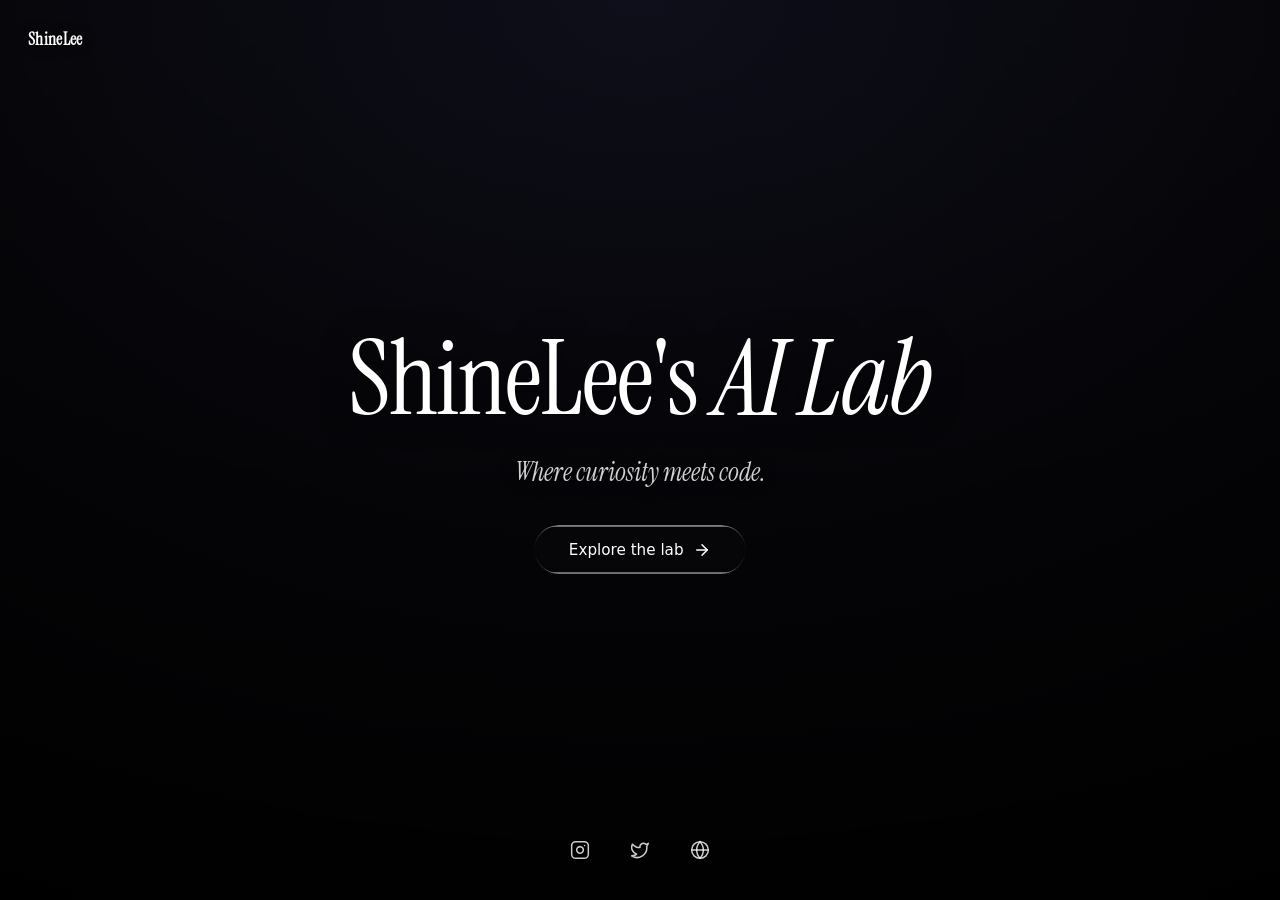
==== index.html @ a69affcc "Seamless infinite loop: use native video loop attr, drop black-gap fade-out at boundary" ====
<!DOCTYPE html>
<html lang="zh-CN">
<head>
  <meta charset="UTF-8" />
  <meta name="viewport" content="width=device-width, initial-scale=1.0" />
  <title>ShineLee's AI Lab</title>
  <style>
    @import url('https://fonts.googleapis.com/css2?family=Instrument+Serif:ital@0;1&display=swap');

    * { box-sizing: border-box; }
    html, body { margin: 0; padding: 0; }

    body {
      background:
        radial-gradient(120% 120% at 50% 0%, #1a1a2e 0%, #0d0d14 55%, #050507 100%);
      min-height: 100vh;
      color: #f8fafc;
      font-family: ui-sans-serif, system-ui, -apple-system, "Segoe UI", Roboto,
        "PingFang SC", "Microsoft YaHei", sans-serif;
      overflow-x: hidden;
    }

    /* ---- Full-screen looping background video ---- */
    #bgVideo {
      position: fixed;
      inset: 0;
      width: 100%;
      height: 100%;
      object-fit: cover;
      transform: scale(1.1);
      z-index: 0;
      opacity: 0; /* fade system controls this */
    }
    .video-overlay {
      position: fixed;
      inset: 0;
      z-index: 1;
      pointer-events: none;
      background:
        radial-gradient(120% 120% at 50% 0%, rgba(0,0,0,0.15), rgba(0,0,0,0.5) 70%, rgba(0,0,0,0.78) 100%),
        linear-gradient(180deg, rgba(0,0,0,0.3), rgba(0,0,0,0.5));
    }

    /* ---- Liquid glass (masked gradient border) ---- */
    .liquid-glass {
      background: rgba(255, 255, 255, 0.01);
      background-blend-mode: luminosity;
      backdrop-filter: blur(4px);
      -webkit-backdrop-filter: blur(4px);
      border: none;
      box-shadow: inset 0 1px 1px rgba(255, 255, 255, 0.1);
      position: relative;
      overflow: hidden;
    }
    .liquid-glass::before {
      content: '';
      position: absolute;
      inset: 0;
      border-radius: inherit;
      padding: 1.4px;
      background: linear-gradient(
        180deg,
        rgba(255, 255, 255, 0.45) 0%,
        rgba(255, 255, 255, 0.15) 20%,
        rgba(255, 255, 255, 0) 40%,
        rgba(255, 255, 255, 0) 60%,
        rgba(255, 255, 255, 0.15) 80%,
        rgba(255, 255, 255, 0.45) 100%
      );
      -webkit-mask:
        linear-gradient(#fff 0 0) content-box,
        linear-gradient(#fff 0 0);
      -webkit-mask-composite: xor;
      mask-composite: exclude;
      pointer-events: none;
    }

    .serif { font-family: 'Instrument Serif', serif; }

    /* ---- Wordmark (top-left, minimal) ---- */
    .wordmark {
      position: fixed;
      top: 1.75rem;
      left: 1.75rem;
      z-index: 3;
      font-size: 1.05rem;
      font-weight: 600;
      letter-spacing: 0.02em;
      color: #fff;
      text-decoration: none;
      text-shadow: 0 1px 12px rgba(0, 0, 0, 0.6);
    }

    /* ---- Centered cinematic hero ---- */
    .hero {
      position: relative;
      z-index: 2;
      min-height: 100vh;
      display: flex;
      flex-direction: column;
      align-items: center;
      justify-content: center;
      text-align: center;
      padding: 2rem 1.5rem;
      gap: 1.5rem;
    }
    .hero-title {
      font-size: clamp(3rem, 9vw, 6.5rem);
      line-height: 1.02;
      color: #fff;
      margin: 0;
      font-weight: 400;
      letter-spacing: -0.015em;
      text-shadow: 0 2px 30px rgba(0, 0, 0, 0.55);
    }
    .hero-tagline {
      font-size: clamp(1.1rem, 2.4vw, 1.6rem);
      font-style: italic;
      color: rgba(255, 255, 255, 0.82);
      margin: 0;
      font-weight: 400;
      text-shadow: 0 1px 16px rgba(0, 0, 0, 0.6);
    }
    .enter-btn {
      margin-top: 0.75rem;
      display: inline-flex;
      align-items: center;
      gap: 0.6rem;
      padding: 0.95rem 2.2rem;
      border-radius: 9999px;
      color: #fff;
      font-size: 0.95rem;
      font-weight: 500;
      text-decoration: none;
      transition: background 0.3s ease, transform 0.25s ease;
    }
    .enter-btn:hover {
      background: rgba(255, 255, 255, 0.06);
      transform: translateY(-2px);
    }
    .enter-btn svg { width: 18px; height: 18px; }

    /* ---- Social footer ---- */
    .social {
      position: fixed;
      bottom: 1.75rem;
      left: 50%;
      transform: translateX(-50%);
      z-index: 3;
      display: flex;
      gap: 1rem;
    }
    .social a {
      width: 44px;
      height: 44px;
      display: flex;
      align-items: center;
      justify-content: center;
      border-radius: 9999px;
      color: rgba(255, 255, 255, 0.8);
      text-decoration: none;
      transition: color 0.3s ease, background 0.3s ease, transform 0.25s ease;
    }
    .social a:hover {
      color: #fff;
      background: rgba(255, 255, 255, 0.06);
      transform: translateY(-2px);
    }
    .social svg { width: 20px; height: 20px; }
  </style>
</head>
<body>
  <video
    id="bgVideo"
    autoplay
    loop
    muted
    playsinline
    preload="auto"
    src="https://d8j0ntlcm91z4.cloudfront.net/user_38xzZboKViGWJOttwIXH07lWA1P/hf_20260328_115001_bcdaa3b4-03de-47e7-ad63-ae3e392c32d4.mp4"
  ></video>
  <div class="video-overlay"></div>

  <a href="index.html" class="wordmark serif">ShineLee</a>

  <main class="hero">
    <h1 class="hero-title serif">ShineLee's <span class="serif" style="font-style:italic">AI Lab</span></h1>
    <p class="hero-tagline serif">Where curiosity meets code.</p>
    <a href="tools.html" class="liquid-glass enter-btn">
      Explore the lab
      <svg viewBox="0 0 24 24" fill="none" stroke="currentColor" stroke-width="2" stroke-linecap="round" stroke-linejoin="round"><path d="M5 12h14"/><path d="m12 5 7 7-7 7"/></svg>
    </a>
  </main>

  <nav class="social">
    <a href="#" aria-label="Instagram">
      <svg viewBox="0 0 24 24" fill="none" stroke="currentColor" stroke-width="1.8" stroke-linecap="round" stroke-linejoin="round"><rect width="20" height="20" x="2" y="2" rx="5" ry="5"/><path d="M16 11.37A4 4 0 1 1 12.63 8 4 4 0 0 1 16 11.37z"/><line x1="17.5" x2="17.51" y1="6.5" y2="6.5"/></svg>
    </a>
    <a href="#" aria-label="Twitter">
      <svg viewBox="0 0 24 24" fill="none" stroke="currentColor" stroke-width="1.8" stroke-linecap="round" stroke-linejoin="round"><path d="M22 4s-.7 2.1-2 3.4c1.6 10-9.4 17.3-18 11.6 2.2.1 4.4-.6 6-2C3 15.5.5 9.6 3 5c2.2 2.6 5.6 4.1 9 4-.9-4.2 4-6.6 7-3.8 1.1 0 3-1.2 3-1.2z"/></svg>
    </a>
    <a href="#" aria-label="Website">
      <svg viewBox="0 0 24 24" fill="none" stroke="currentColor" stroke-width="1.8" stroke-linecap="round" stroke-linejoin="round"><circle cx="12" cy="12" r="10"/><path d="M12 2a14.5 14.5 0 0 0 0 20 14.5 14.5 0 0 0 0-20"/><path d="M2 12h20"/></svg>
    </a>
  </nav>

  <script>
    /* ============ Background video fade system (requestAnimationFrame) ============ */
    (function () {
      const video = document.getElementById('bgVideo');
      let opacityRef = 0;
      let fadeRef = null;
      let fadedIn = false;

      function fadeTo(target, duration) {
        if (fadeRef !== null) cancelAnimationFrame(fadeRef);
        const start = performance.now();
        const startOpacity = opacityRef;
        function animate(now) {
          const elapsed = now - start;
          const t = Math.min(elapsed / duration, 1);
          const current = startOpacity + (target - startOpacity) * t;
          opacityRef = current;
          video.style.opacity = current;
          if (t < 1) fadeRef = requestAnimationFrame(animate);
          else fadeRef = null;
        }
        fadeRef = requestAnimationFrame(animate);
      }

      // Watchdog: poll every frame; fade in as soon as the video has decodable
      // frames, instead of relying on a single (missable) 'playing' event.
      function watchdog() {
        if (video.readyState >= 2 && !fadedIn) {
          fadedIn = true;
          fadeTo(1, 800);
        }
        requestAnimationFrame(watchdog);
      }
      requestAnimationFrame(watchdog);

      video.addEventListener('error', function () {
        console.error('[bgVideo] failed to load — check the src URL / network:', video.error);
      });

      video.play().catch(function (e) {
        console.warn('[bgVideo] autoplay blocked, retrying on first interaction:', e);
        const retry = function () {
          video.play().catch(function () {});
          window.removeEventListener('click', retry);
          window.removeEventListener('touchstart', retry);
        };
        window.addEventListener('click', retry);
        window.addEventListener('touchstart', retry);
      });
    })();
  </script>
</body>
</html>
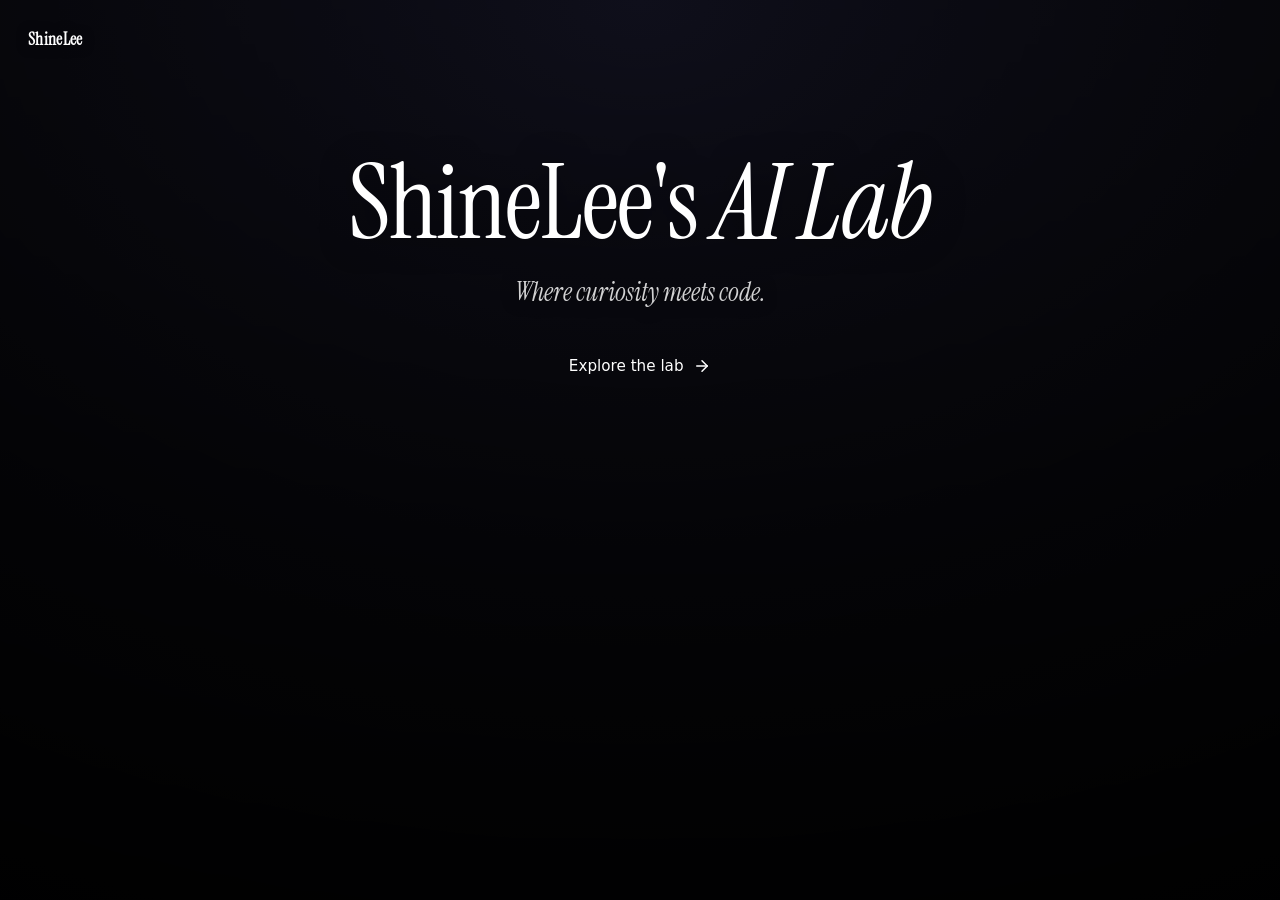
==== commit d385fa7d: "Hero text to top (-20%), full video (no scale), plain btn, remove social icons" ====
--- a/index.html
+++ b/index.html
@@ -27,7 +27,6 @@
       width: 100%;
       height: 100%;
       object-fit: cover;
-      transform: scale(1.1);
       z-index: 0;
       opacity: 0; /* fade system controls this */
     }
@@ -91,7 +90,7 @@
       text-shadow: 0 1px 12px rgba(0, 0, 0, 0.6);
     }
 
-    /* ---- Centered cinematic hero ---- */
+    /* ---- Centered cinematic hero (text pinned to upper area like 5173) ---- */
     .hero {
       position: relative;
       z-index: 2;
@@ -102,7 +101,8 @@
       justify-content: center;
       text-align: center;
       padding: 2rem 1.5rem;
-      gap: 1.5rem;
+      gap: 1.25rem;
+      transform: translateY(-20%);
     }
     .hero-title {
       font-size: clamp(3rem, 9vw, 6.5rem);
@@ -186,23 +186,11 @@
   <main class="hero">
     <h1 class="hero-title serif">ShineLee's <span class="serif" style="font-style:italic">AI Lab</span></h1>
     <p class="hero-tagline serif">Where curiosity meets code.</p>
-    <a href="tools.html" class="liquid-glass enter-btn">
+    <a href="tools.html" class="enter-btn">
       Explore the lab
       <svg viewBox="0 0 24 24" fill="none" stroke="currentColor" stroke-width="2" stroke-linecap="round" stroke-linejoin="round"><path d="M5 12h14"/><path d="m12 5 7 7-7 7"/></svg>
     </a>
   </main>
-
-  <nav class="social">
-    <a href="#" aria-label="Instagram">
-      <svg viewBox="0 0 24 24" fill="none" stroke="currentColor" stroke-width="1.8" stroke-linecap="round" stroke-linejoin="round"><rect width="20" height="20" x="2" y="2" rx="5" ry="5"/><path d="M16 11.37A4 4 0 1 1 12.63 8 4 4 0 0 1 16 11.37z"/><line x1="17.5" x2="17.51" y1="6.5" y2="6.5"/></svg>
-    </a>
-    <a href="#" aria-label="Twitter">
-      <svg viewBox="0 0 24 24" fill="none" stroke="currentColor" stroke-width="1.8" stroke-linecap="round" stroke-linejoin="round"><path d="M22 4s-.7 2.1-2 3.4c1.6 10-9.4 17.3-18 11.6 2.2.1 4.4-.6 6-2C3 15.5.5 9.6 3 5c2.2 2.6 5.6 4.1 9 4-.9-4.2 4-6.6 7-3.8 1.1 0 3-1.2 3-1.2z"/></svg>
-    </a>
-    <a href="#" aria-label="Website">
-      <svg viewBox="0 0 24 24" fill="none" stroke="currentColor" stroke-width="1.8" stroke-linecap="round" stroke-linejoin="round"><circle cx="12" cy="12" r="10"/><path d="M12 2a14.5 14.5 0 0 0 0 20 14.5 14.5 0 0 0 0-20"/><path d="M2 12h20"/></svg>
-    </a>
-  </nav>
 
   <script>
     /* ============ Background video fade system (requestAnimationFrame) ============ */
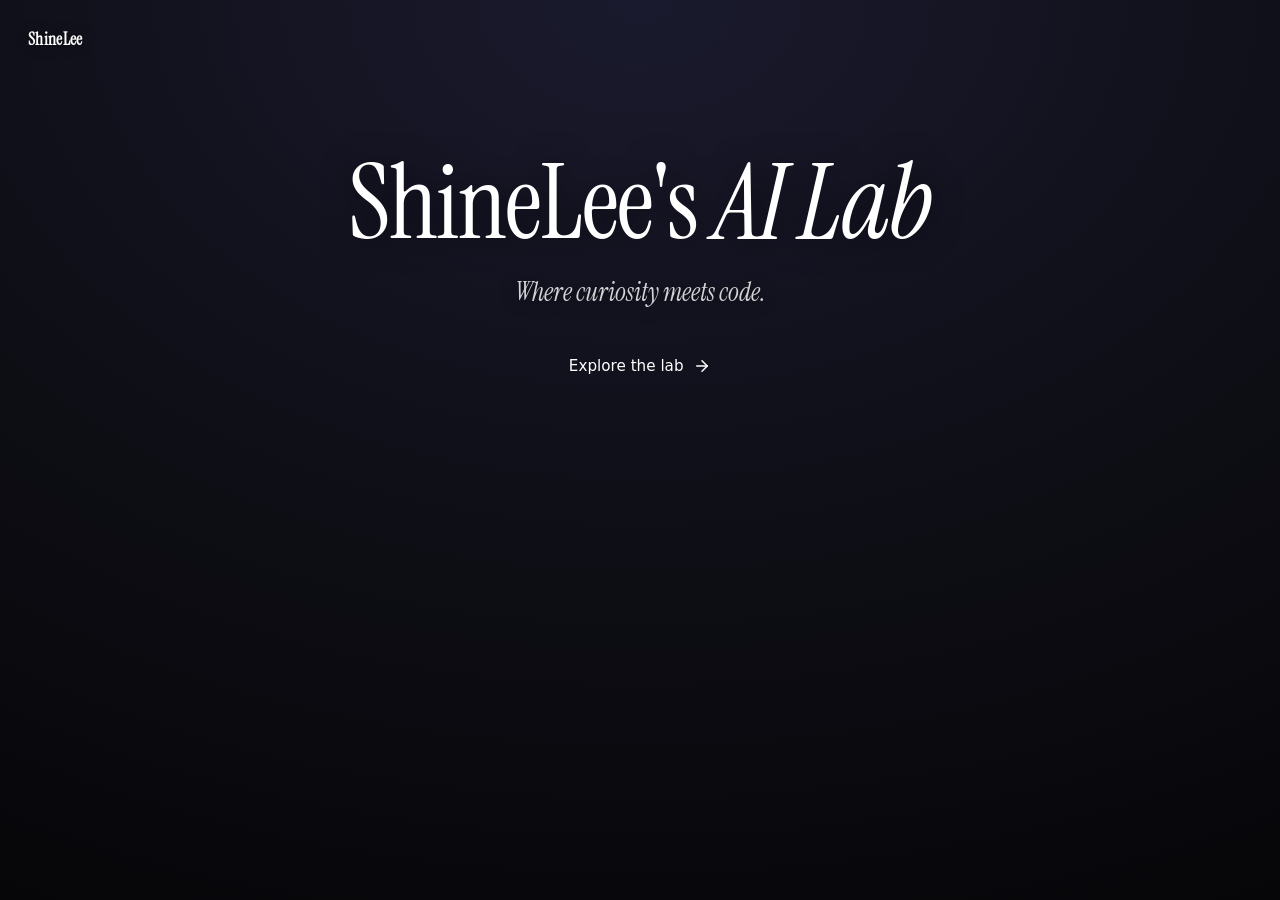
==== commit 707a7278: "Remove video dark overlay so video displays fully, no frosted effect" ====
--- a/index.html
+++ b/index.html
@@ -30,16 +30,6 @@
       z-index: 0;
       opacity: 0; /* fade system controls this */
     }
-    .video-overlay {
-      position: fixed;
-      inset: 0;
-      z-index: 1;
-      pointer-events: none;
-      background:
-        radial-gradient(120% 120% at 50% 0%, rgba(0,0,0,0.15), rgba(0,0,0,0.5) 70%, rgba(0,0,0,0.78) 100%),
-        linear-gradient(180deg, rgba(0,0,0,0.3), rgba(0,0,0,0.5));
-    }
-
     /* ---- Liquid glass (masked gradient border) ---- */
     .liquid-glass {
       background: rgba(255, 255, 255, 0.01);
@@ -179,8 +169,6 @@
     preload="auto"
     src="https://d8j0ntlcm91z4.cloudfront.net/user_38xzZboKViGWJOttwIXH07lWA1P/hf_20260328_115001_bcdaa3b4-03de-47e7-ad63-ae3e392c32d4.mp4"
   ></video>
-  <div class="video-overlay"></div>
-
   <a href="index.html" class="wordmark serif">ShineLee</a>
 
   <main class="hero">
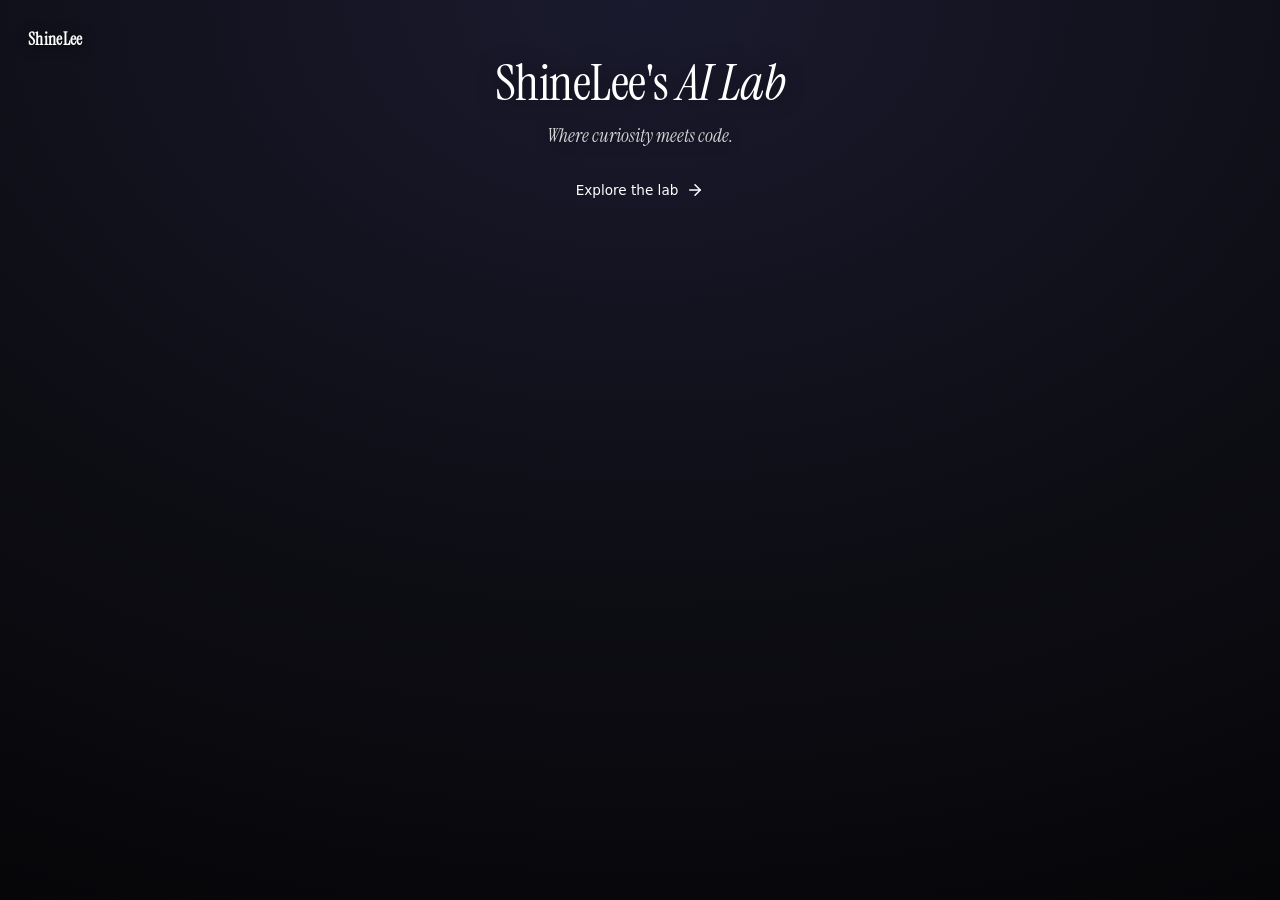
==== commit 70c768c8: "Pin hero text to top + shrink sizes so video stays unobstructed" ====
--- a/index.html
+++ b/index.html
@@ -80,7 +80,7 @@
       text-shadow: 0 1px 12px rgba(0, 0, 0, 0.6);
     }
 
-    /* ---- Centered cinematic hero (text pinned to upper area like 5173) ---- */
+    /* ---- Hero: text pinned near the top, compact, video stays visible ---- */
     .hero {
       position: relative;
       z-index: 2;
@@ -88,38 +88,37 @@
       display: flex;
       flex-direction: column;
       align-items: center;
-      justify-content: center;
+      justify-content: flex-start;
       text-align: center;
-      padding: 2rem 1.5rem;
-      gap: 1.25rem;
-      transform: translateY(-20%);
+      padding: 3.5rem 1.5rem 2rem;
+      gap: 0.85rem;
     }
     .hero-title {
-      font-size: clamp(3rem, 9vw, 6.5rem);
-      line-height: 1.02;
+      font-size: clamp(1.9rem, 5vw, 3.2rem);
+      line-height: 1.05;
       color: #fff;
       margin: 0;
       font-weight: 400;
-      letter-spacing: -0.015em;
-      text-shadow: 0 2px 30px rgba(0, 0, 0, 0.55);
+      letter-spacing: -0.01em;
+      text-shadow: 0 1px 18px rgba(0, 0, 0, 0.5);
     }
     .hero-tagline {
-      font-size: clamp(1.1rem, 2.4vw, 1.6rem);
+      font-size: clamp(0.95rem, 2vw, 1.2rem);
       font-style: italic;
       color: rgba(255, 255, 255, 0.82);
       margin: 0;
       font-weight: 400;
-      text-shadow: 0 1px 16px rgba(0, 0, 0, 0.6);
+      text-shadow: 0 1px 12px rgba(0, 0, 0, 0.55);
     }
     .enter-btn {
-      margin-top: 0.75rem;
+      margin-top: 0.5rem;
       display: inline-flex;
       align-items: center;
-      gap: 0.6rem;
-      padding: 0.95rem 2.2rem;
+      gap: 0.5rem;
+      padding: 0.7rem 1.7rem;
       border-radius: 9999px;
       color: #fff;
-      font-size: 0.95rem;
+      font-size: 0.85rem;
       font-weight: 500;
       text-decoration: none;
       transition: background 0.3s ease, transform 0.25s ease;
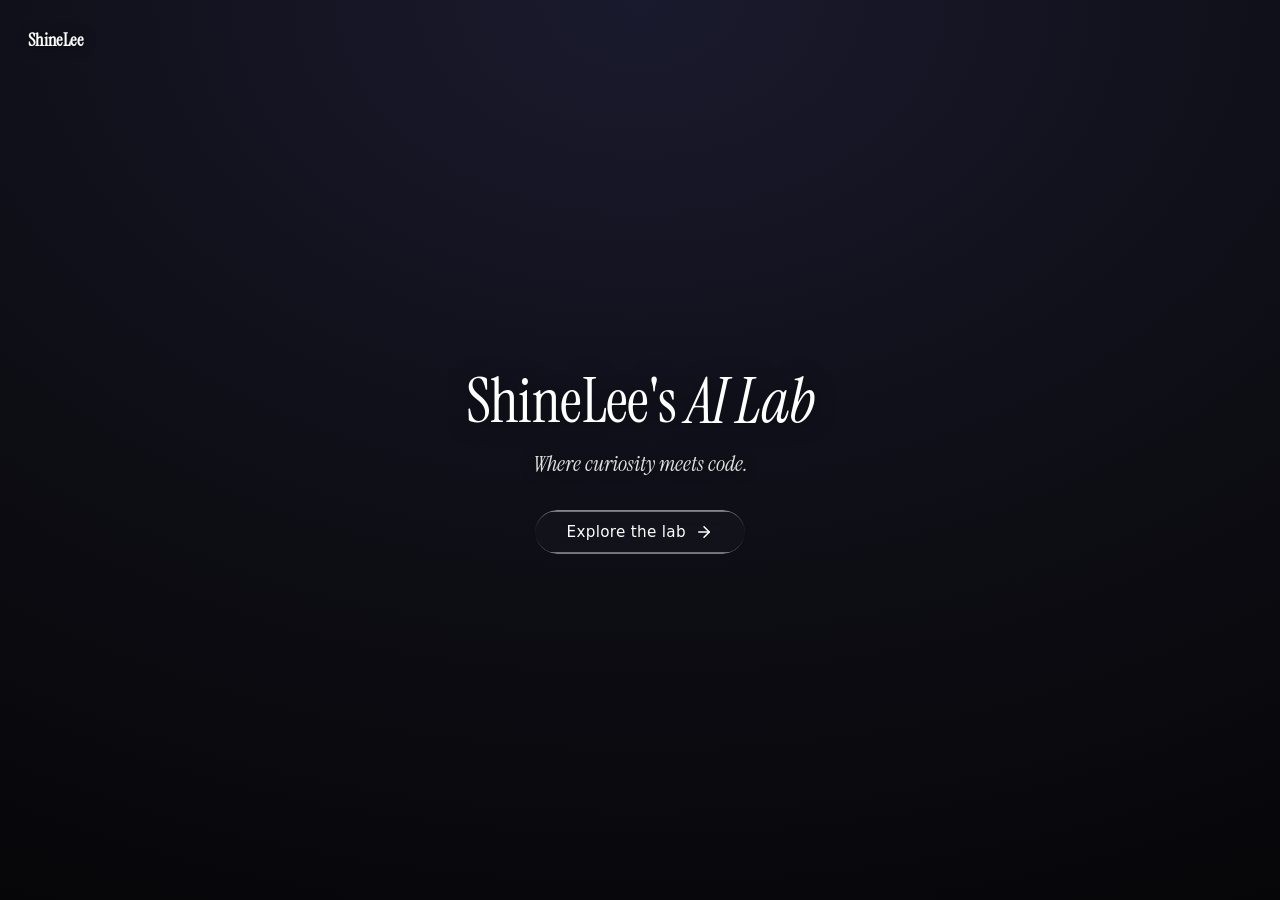
==== commit 637e9f42: "feat: 基于 Impeccable 规范优化前端设计与交互体验 (支持回车解锁、骨架屏、API限流兜底与动效无障碍)" ====
--- a/index.html
+++ b/index.html
@@ -3,6 +3,8 @@
 <head>
   <meta charset="UTF-8" />
   <meta name="viewport" content="width=device-width, initial-scale=1.0" />
+  <meta name="description" content="ShineLee's AI Lab - Where curiosity meets code." />
+  <meta name="theme-color" content="#0d0d14" />
   <title>ShineLee's AI Lab</title>
   <style>
     @import url('https://fonts.googleapis.com/css2?family=Instrument+Serif:ital@0;1&display=swap');
@@ -29,15 +31,17 @@
       object-fit: cover;
       z-index: 0;
       opacity: 0; /* fade system controls this */
-    }
+      transition: opacity 0.8s ease;
+    }
+
     /* ---- Liquid glass (masked gradient border) ---- */
     .liquid-glass {
-      background: rgba(255, 255, 255, 0.01);
+      background: rgba(255, 255, 255, 0.02);
       background-blend-mode: luminosity;
-      backdrop-filter: blur(4px);
-      -webkit-backdrop-filter: blur(4px);
+      backdrop-filter: blur(8px);
+      -webkit-backdrop-filter: blur(8px);
       border: none;
-      box-shadow: inset 0 1px 1px rgba(255, 255, 255, 0.1);
+      box-shadow: inset 0 1px 1px rgba(255, 255, 255, 0.12);
       position: relative;
       overflow: hidden;
     }
@@ -72,13 +76,20 @@
       top: 1.75rem;
       left: 1.75rem;
       z-index: 3;
-      font-size: 1.05rem;
+      font-size: 1.15rem;
       font-weight: 600;
       letter-spacing: 0.02em;
       color: #fff;
       text-decoration: none;
       text-shadow: 0 1px 12px rgba(0, 0, 0, 0.6);
-    }
+      border-radius: 0.35rem;
+      transition: opacity 0.2s ease;
+    }
+    .wordmark:focus-visible {
+      outline: 2px solid rgba(255, 255, 255, 0.8);
+      outline-offset: 4px;
+    }
+    .wordmark:hover { opacity: 0.85; }
 
     /* ---- Hero: text pinned near the top, compact, video stays visible ---- */
     .hero {
@@ -88,74 +99,69 @@
       display: flex;
       flex-direction: column;
       align-items: center;
-      justify-content: flex-start;
+      justify-content: center;
       text-align: center;
       padding: 3.5rem 1.5rem 2rem;
-      gap: 0.85rem;
+      gap: 1rem;
     }
     .hero-title {
-      font-size: clamp(1.9rem, 5vw, 3.2rem);
+      font-size: clamp(2.2rem, 6vw, 3.8rem);
       line-height: 1.05;
       color: #fff;
       margin: 0;
       font-weight: 400;
       letter-spacing: -0.01em;
-      text-shadow: 0 1px 18px rgba(0, 0, 0, 0.5);
+      text-shadow: 0 2px 20px rgba(0, 0, 0, 0.6);
     }
     .hero-tagline {
-      font-size: clamp(0.95rem, 2vw, 1.2rem);
+      font-size: clamp(1rem, 2.2vw, 1.35rem);
       font-style: italic;
-      color: rgba(255, 255, 255, 0.82);
+      color: rgba(255, 255, 255, 0.88);
       margin: 0;
       font-weight: 400;
-      text-shadow: 0 1px 12px rgba(0, 0, 0, 0.55);
+      text-shadow: 0 1px 14px rgba(0, 0, 0, 0.65);
     }
     .enter-btn {
-      margin-top: 0.5rem;
+      margin-top: 1rem;
       display: inline-flex;
       align-items: center;
-      gap: 0.5rem;
-      padding: 0.7rem 1.7rem;
+      gap: 0.6rem;
+      padding: 0.8rem 2rem;
       border-radius: 9999px;
       color: #fff;
-      font-size: 0.85rem;
+      font-size: 0.95rem;
       font-weight: 500;
+      letter-spacing: 0.02em;
       text-decoration: none;
-      transition: background 0.3s ease, transform 0.25s ease;
+      transition: background 0.3s cubic-bezier(0.16, 1, 0.3, 1), transform 0.25s cubic-bezier(0.16, 1, 0.3, 1), box-shadow 0.3s ease;
     }
     .enter-btn:hover {
-      background: rgba(255, 255, 255, 0.06);
+      background: rgba(255, 255, 255, 0.08);
       transform: translateY(-2px);
-    }
-    .enter-btn svg { width: 18px; height: 18px; }
-
-    /* ---- Social footer ---- */
-    .social {
-      position: fixed;
-      bottom: 1.75rem;
-      left: 50%;
-      transform: translateX(-50%);
-      z-index: 3;
-      display: flex;
-      gap: 1rem;
-    }
-    .social a {
-      width: 44px;
-      height: 44px;
-      display: flex;
-      align-items: center;
-      justify-content: center;
-      border-radius: 9999px;
-      color: rgba(255, 255, 255, 0.8);
-      text-decoration: none;
-      transition: color 0.3s ease, background 0.3s ease, transform 0.25s ease;
-    }
-    .social a:hover {
-      color: #fff;
-      background: rgba(255, 255, 255, 0.06);
-      transform: translateY(-2px);
-    }
-    .social svg { width: 20px; height: 20px; }
+      box-shadow: 0 8px 24px rgba(0, 0, 0, 0.35);
+    }
+    .enter-btn:focus-visible {
+      outline: 2px solid #fff;
+      outline-offset: 4px;
+    }
+    .enter-btn svg {
+      width: 18px;
+      height: 18px;
+      transition: transform 0.25s ease;
+    }
+    .enter-btn:hover svg {
+      transform: translateX(3px);
+    }
+
+    /* ---- Motion accessibility: respect user preference ---- */
+    @media (prefers-reduced-motion: reduce) {
+      #bgVideo { display: none !important; }
+      .enter-btn:hover { transform: none !important; }
+      .enter-btn:hover svg { transform: none !important; }
+      body {
+        background: radial-gradient(120% 120% at 50% 0%, #1a1a2e 0%, #0d0d14 55%, #050507 100%);
+      }
+    }
   </style>
 </head>
 <body>
@@ -173,9 +179,11 @@
   <main class="hero">
     <h1 class="hero-title serif">ShineLee's <span class="serif" style="font-style:italic">AI Lab</span></h1>
     <p class="hero-tagline serif">Where curiosity meets code.</p>
-    <a href="tools.html" class="enter-btn">
+    <a href="tools.html" class="liquid-glass enter-btn">
       Explore the lab
-      <svg viewBox="0 0 24 24" fill="none" stroke="currentColor" stroke-width="2" stroke-linecap="round" stroke-linejoin="round"><path d="M5 12h14"/><path d="m12 5 7 7-7 7"/></svg>
+      <svg viewBox="0 0 24 24" fill="none" stroke="currentColor" stroke-width="2" stroke-linecap="round" stroke-linejoin="round">
+        <path d="M5 12h14"/><path d="m12 5 7 7-7 7"/>
+      </svg>
     </a>
   </main>
 
@@ -203,8 +211,6 @@
         fadeRef = requestAnimationFrame(animate);
       }
 
-      // Watchdog: poll every frame; fade in as soon as the video has decodable
-      // frames, instead of relying on a single (missable) 'playing' event.
       function watchdog() {
         if (video.readyState >= 2 && !fadedIn) {
           fadedIn = true;
@@ -215,11 +221,10 @@
       requestAnimationFrame(watchdog);
 
       video.addEventListener('error', function () {
-        console.error('[bgVideo] failed to load — check the src URL / network:', video.error);
+        console.warn('[bgVideo] background video fallback active');
       });
 
       video.play().catch(function (e) {
-        console.warn('[bgVideo] autoplay blocked, retrying on first interaction:', e);
         const retry = function () {
           video.play().catch(function () {});
           window.removeEventListener('click', retry);
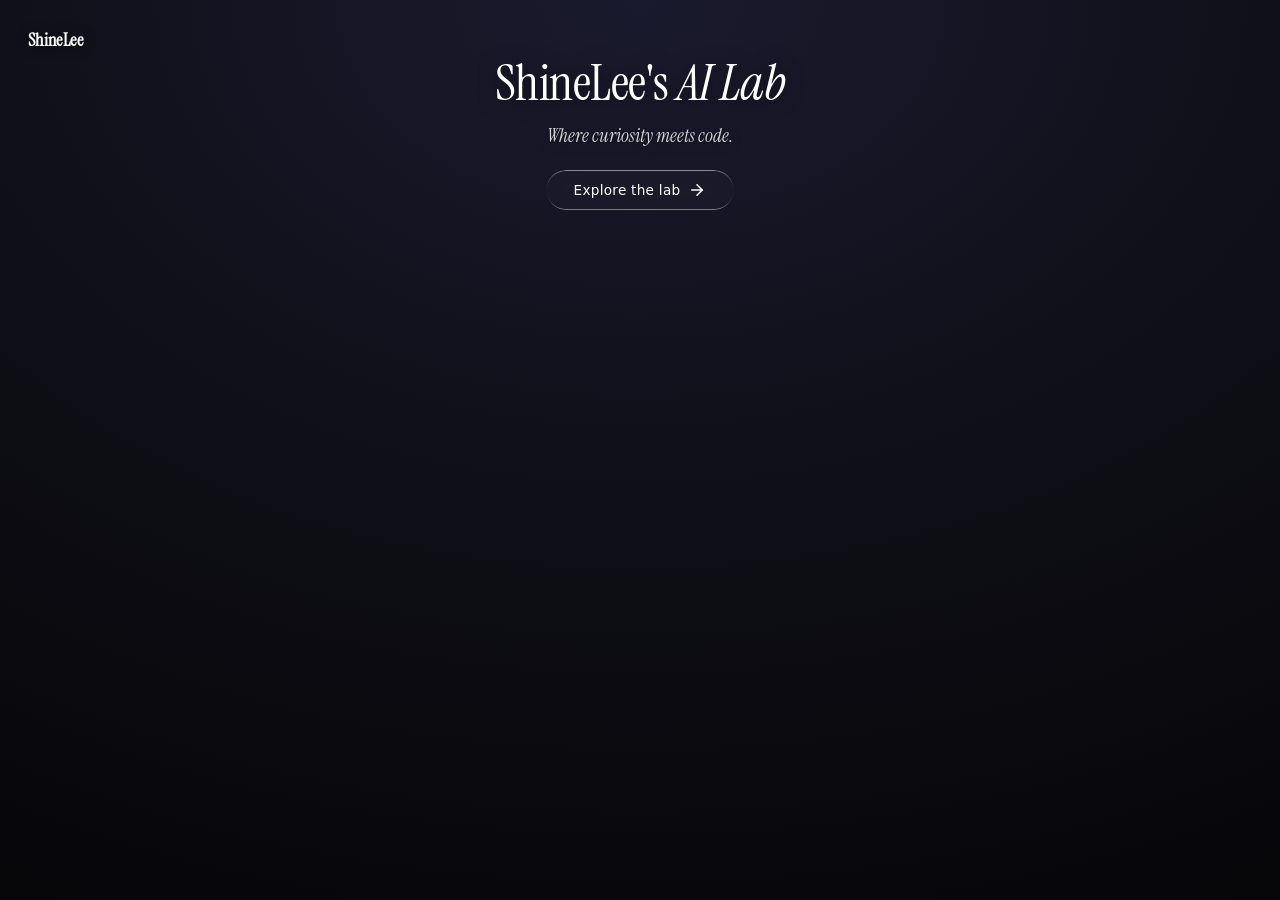
==== commit c11a3687: "fix: 恢复头部文字靠上布局完全露出人物视频，并确保全屏背景视频持续渲染" ====
--- a/index.html
+++ b/index.html
@@ -99,37 +99,37 @@
       display: flex;
       flex-direction: column;
       align-items: center;
-      justify-content: center;
+      justify-content: flex-start;
       text-align: center;
       padding: 3.5rem 1.5rem 2rem;
-      gap: 1rem;
+      gap: 0.85rem;
     }
     .hero-title {
-      font-size: clamp(2.2rem, 6vw, 3.8rem);
+      font-size: clamp(1.9rem, 5vw, 3.2rem);
       line-height: 1.05;
       color: #fff;
       margin: 0;
       font-weight: 400;
       letter-spacing: -0.01em;
-      text-shadow: 0 2px 20px rgba(0, 0, 0, 0.6);
+      text-shadow: 0 1px 18px rgba(0, 0, 0, 0.5);
     }
     .hero-tagline {
-      font-size: clamp(1rem, 2.2vw, 1.35rem);
+      font-size: clamp(0.95rem, 2vw, 1.2rem);
       font-style: italic;
-      color: rgba(255, 255, 255, 0.88);
+      color: rgba(255, 255, 255, 0.82);
       margin: 0;
       font-weight: 400;
-      text-shadow: 0 1px 14px rgba(0, 0, 0, 0.65);
+      text-shadow: 0 1px 12px rgba(0, 0, 0, 0.55);
     }
     .enter-btn {
-      margin-top: 1rem;
+      margin-top: 0.5rem;
       display: inline-flex;
       align-items: center;
-      gap: 0.6rem;
-      padding: 0.8rem 2rem;
+      gap: 0.5rem;
+      padding: 0.7rem 1.7rem;
       border-radius: 9999px;
       color: #fff;
-      font-size: 0.95rem;
+      font-size: 0.85rem;
       font-weight: 500;
       letter-spacing: 0.02em;
       text-decoration: none;
@@ -153,14 +153,10 @@
       transform: translateX(3px);
     }
 
-    /* ---- Motion accessibility: respect user preference ---- */
+    /* ---- Motion accessibility ---- */
     @media (prefers-reduced-motion: reduce) {
-      #bgVideo { display: none !important; }
       .enter-btn:hover { transform: none !important; }
       .enter-btn:hover svg { transform: none !important; }
-      body {
-        background: radial-gradient(120% 120% at 50% 0%, #1a1a2e 0%, #0d0d14 55%, #050507 100%);
-      }
     }
   </style>
 </head>
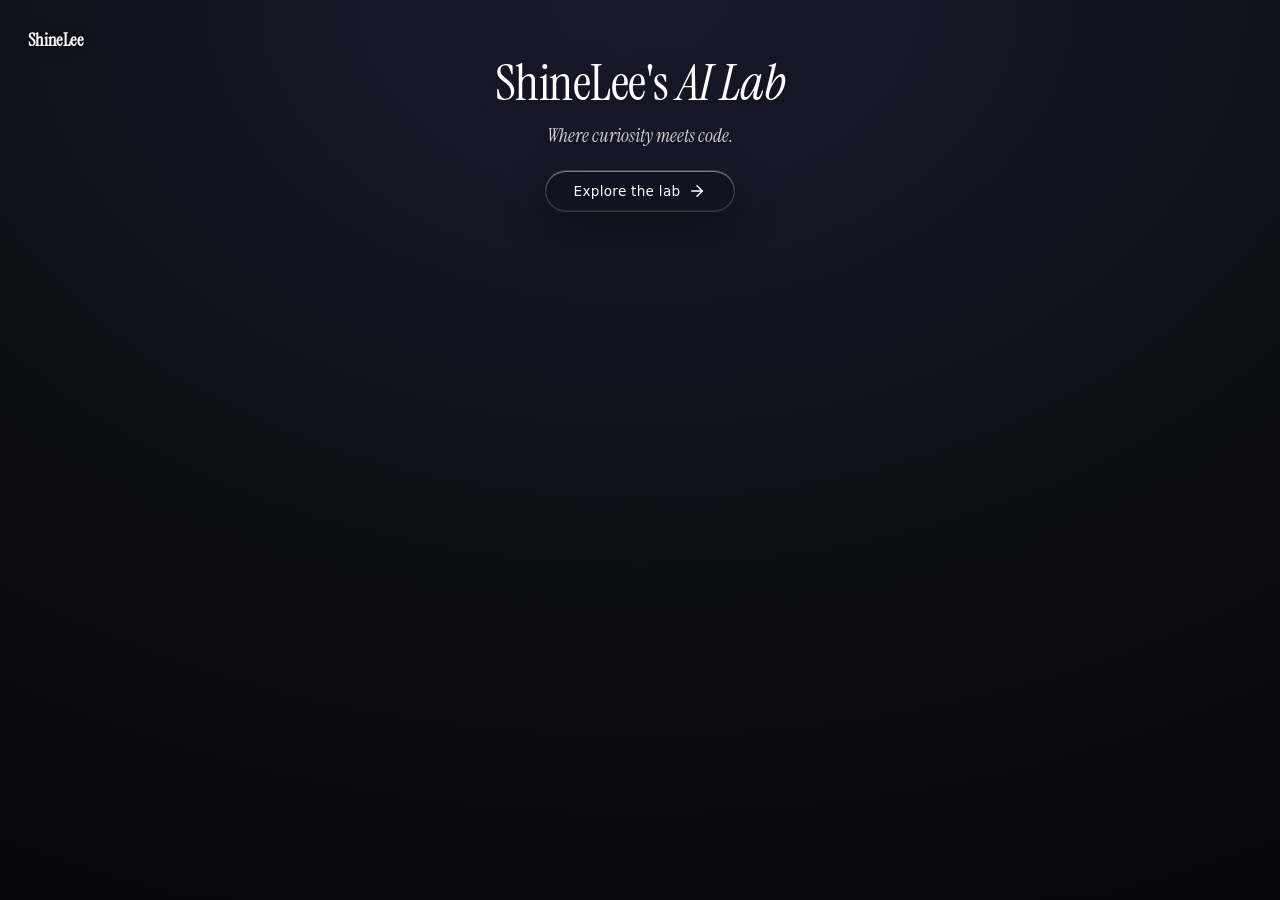
==== commit 32c7a0e2: "feat: 升级液态玻璃为 Hyalite 物理真实折射引擎 (Snell's Law Refraction)" ====
--- a/index.html
+++ b/index.html
@@ -6,6 +6,7 @@
   <meta name="description" content="ShineLee's AI Lab - Where curiosity meets code." />
   <meta name="theme-color" content="#0d0d14" />
   <title>ShineLee's AI Lab</title>
+  <script src="hyalite.js"></script>
   <style>
     @import url('https://fonts.googleapis.com/css2?family=Instrument+Serif:ital@0;1&display=swap');
 
@@ -34,38 +35,20 @@
       transition: opacity 0.8s ease;
     }
 
-    /* ---- Liquid glass (masked gradient border) ---- */
+    /* ---- Real Refraction Liquid Glass (Hyalite Engine) ---- */
     .liquid-glass {
-      background: rgba(255, 255, 255, 0.02);
-      background-blend-mode: luminosity;
-      backdrop-filter: blur(8px);
-      -webkit-backdrop-filter: blur(8px);
-      border: none;
-      box-shadow: inset 0 1px 1px rgba(255, 255, 255, 0.12);
+      background: rgba(13, 14, 22, 0.38);
+      backdrop-filter: var(--hyalite, blur(8px));
+      -webkit-backdrop-filter: var(--hyalite, blur(8px));
+      border: 1px solid rgba(255, 255, 255, 0.18);
+      box-shadow: 0 16px 40px rgba(0, 0, 0, 0.38),
+                  inset 0 1px 0 rgba(255, 255, 255, 0.45),
+                  inset 0 -1px 0 rgba(255, 255, 255, 0.1);
       position: relative;
       overflow: hidden;
-    }
-    .liquid-glass::before {
-      content: '';
-      position: absolute;
-      inset: 0;
-      border-radius: inherit;
-      padding: 1.4px;
-      background: linear-gradient(
-        180deg,
-        rgba(255, 255, 255, 0.45) 0%,
-        rgba(255, 255, 255, 0.15) 20%,
-        rgba(255, 255, 255, 0) 40%,
-        rgba(255, 255, 255, 0) 60%,
-        rgba(255, 255, 255, 0.15) 80%,
-        rgba(255, 255, 255, 0.45) 100%
-      );
-      -webkit-mask:
-        linear-gradient(#fff 0 0) content-box,
-        linear-gradient(#fff 0 0);
-      -webkit-mask-composite: xor;
-      mask-composite: exclude;
-      pointer-events: none;
+      transition: transform 0.3s cubic-bezier(0.16, 1, 0.3, 1),
+                  box-shadow 0.3s ease,
+                  background 0.3s ease;
     }
 
     .serif { font-family: 'Instrument Serif', serif; }
@@ -230,6 +213,20 @@
         window.addEventListener('touchstart', retry);
       });
     })();
+
+    /* ============ Activate Hyalite Real Optical Refraction ============ */
+    if (window.Hyalite) {
+      Hyalite.watch(document.body, '.enter-btn, .liquid-glass', {
+        bevel: 24,       // 24px 倒角宽度
+        thickness: 15,   // 15px 玻璃厚度，产生充盈的向内拉扯偏折
+        blur: 1,         // 1px 中心微磨砂（文字极其清晰）
+        dispersion: 0.08,// 8% 三原色微色散
+        rim: 0.45,       // 0.45 几何高光
+        light: -145,     // 左下方逆光投射
+        smooth: 1,       // 开启两段式位移抗锯齿
+        materialize: 450 // 450ms 入场折射渐入动效
+      });
+    }
   </script>
 </body>
 </html>
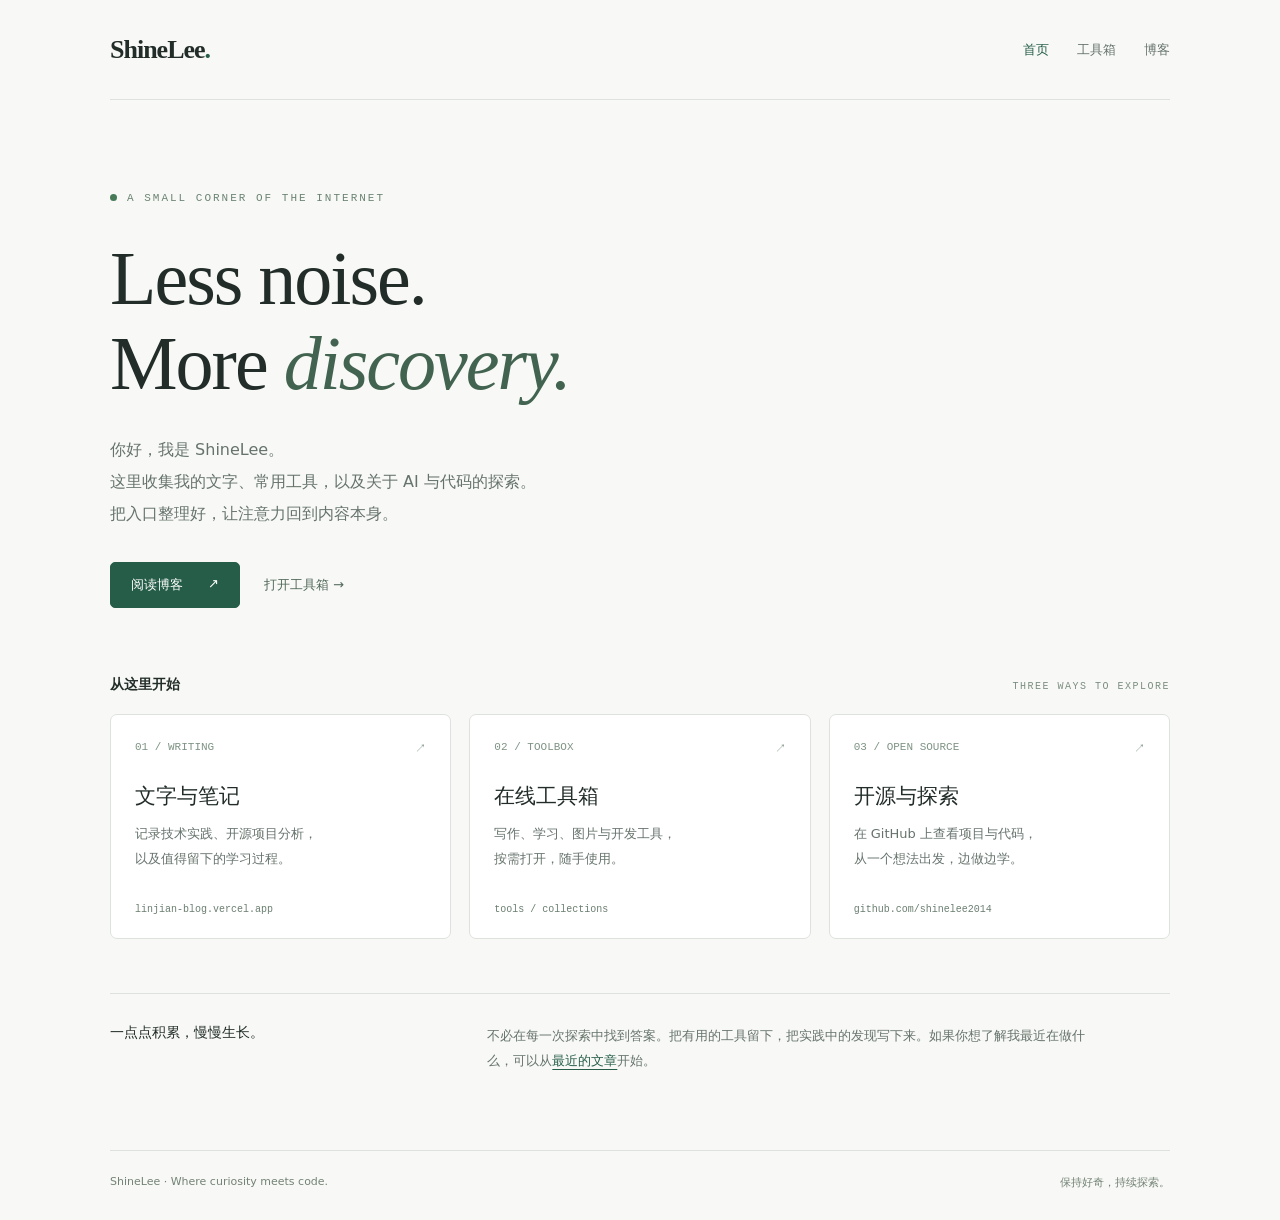
==== commit 90f484d1: "Simplify personal portal and serve tool directory without runtime API calls" ====
--- a/index.html
+++ b/index.html
@@ -1,232 +1,3 @@
-<!DOCTYPE html>
-<html lang="zh-CN">
-<head>
-  <meta charset="UTF-8" />
-  <meta name="viewport" content="width=device-width, initial-scale=1.0" />
-  <meta name="description" content="ShineLee's AI Lab - Where curiosity meets code." />
-  <meta name="theme-color" content="#0d0d14" />
-  <title>ShineLee's AI Lab</title>
-  <script src="hyalite.js"></script>
-  <style>
-    @import url('https://fonts.googleapis.com/css2?family=Instrument+Serif:ital@0;1&display=swap');
-
-    * { box-sizing: border-box; }
-    html, body { margin: 0; padding: 0; }
-
-    body {
-      background:
-        radial-gradient(120% 120% at 50% 0%, #1a1a2e 0%, #0d0d14 55%, #050507 100%);
-      min-height: 100vh;
-      color: #f8fafc;
-      font-family: ui-sans-serif, system-ui, -apple-system, "Segoe UI", Roboto,
-        "PingFang SC", "Microsoft YaHei", sans-serif;
-      overflow-x: hidden;
-    }
-
-    /* ---- Full-screen looping background video ---- */
-    #bgVideo {
-      position: fixed;
-      inset: 0;
-      width: 100%;
-      height: 100%;
-      object-fit: cover;
-      z-index: 0;
-      opacity: 0; /* fade system controls this */
-      transition: opacity 0.8s ease;
-    }
-
-    /* ---- Real Refraction Liquid Glass (Hyalite Engine) ---- */
-    .liquid-glass {
-      background: rgba(13, 14, 22, 0.38);
-      backdrop-filter: var(--hyalite, blur(8px));
-      -webkit-backdrop-filter: var(--hyalite, blur(8px));
-      border: 1px solid rgba(255, 255, 255, 0.18);
-      box-shadow: 0 16px 40px rgba(0, 0, 0, 0.38),
-                  inset 0 1px 0 rgba(255, 255, 255, 0.45),
-                  inset 0 -1px 0 rgba(255, 255, 255, 0.1);
-      position: relative;
-      overflow: hidden;
-      transition: transform 0.3s cubic-bezier(0.16, 1, 0.3, 1),
-                  box-shadow 0.3s ease,
-                  background 0.3s ease;
-    }
-
-    .serif { font-family: 'Instrument Serif', serif; }
-
-    /* ---- Wordmark (top-left, minimal) ---- */
-    .wordmark {
-      position: fixed;
-      top: 1.75rem;
-      left: 1.75rem;
-      z-index: 3;
-      font-size: 1.15rem;
-      font-weight: 600;
-      letter-spacing: 0.02em;
-      color: #fff;
-      text-decoration: none;
-      text-shadow: 0 1px 12px rgba(0, 0, 0, 0.6);
-      border-radius: 0.35rem;
-      transition: opacity 0.2s ease;
-    }
-    .wordmark:focus-visible {
-      outline: 2px solid rgba(255, 255, 255, 0.8);
-      outline-offset: 4px;
-    }
-    .wordmark:hover { opacity: 0.85; }
-
-    /* ---- Hero: text pinned near the top, compact, video stays visible ---- */
-    .hero {
-      position: relative;
-      z-index: 2;
-      min-height: 100vh;
-      display: flex;
-      flex-direction: column;
-      align-items: center;
-      justify-content: flex-start;
-      text-align: center;
-      padding: 3.5rem 1.5rem 2rem;
-      gap: 0.85rem;
-    }
-    .hero-title {
-      font-size: clamp(1.9rem, 5vw, 3.2rem);
-      line-height: 1.05;
-      color: #fff;
-      margin: 0;
-      font-weight: 400;
-      letter-spacing: -0.01em;
-      text-shadow: 0 1px 18px rgba(0, 0, 0, 0.5);
-    }
-    .hero-tagline {
-      font-size: clamp(0.95rem, 2vw, 1.2rem);
-      font-style: italic;
-      color: rgba(255, 255, 255, 0.82);
-      margin: 0;
-      font-weight: 400;
-      text-shadow: 0 1px 12px rgba(0, 0, 0, 0.55);
-    }
-    .enter-btn {
-      margin-top: 0.5rem;
-      display: inline-flex;
-      align-items: center;
-      gap: 0.5rem;
-      padding: 0.7rem 1.7rem;
-      border-radius: 9999px;
-      color: #fff;
-      font-size: 0.85rem;
-      font-weight: 500;
-      letter-spacing: 0.02em;
-      text-decoration: none;
-      transition: background 0.3s cubic-bezier(0.16, 1, 0.3, 1), transform 0.25s cubic-bezier(0.16, 1, 0.3, 1), box-shadow 0.3s ease;
-    }
-    .enter-btn:hover {
-      background: rgba(255, 255, 255, 0.08);
-      transform: translateY(-2px);
-      box-shadow: 0 8px 24px rgba(0, 0, 0, 0.35);
-    }
-    .enter-btn:focus-visible {
-      outline: 2px solid #fff;
-      outline-offset: 4px;
-    }
-    .enter-btn svg {
-      width: 18px;
-      height: 18px;
-      transition: transform 0.25s ease;
-    }
-    .enter-btn:hover svg {
-      transform: translateX(3px);
-    }
-
-    /* ---- Motion accessibility ---- */
-    @media (prefers-reduced-motion: reduce) {
-      .enter-btn:hover { transform: none !important; }
-      .enter-btn:hover svg { transform: none !important; }
-    }
-  </style>
-</head>
-<body>
-  <video
-    id="bgVideo"
-    autoplay
-    loop
-    muted
-    playsinline
-    preload="auto"
-    src="https://d8j0ntlcm91z4.cloudfront.net/user_38xzZboKViGWJOttwIXH07lWA1P/hf_20260328_115001_bcdaa3b4-03de-47e7-ad63-ae3e392c32d4.mp4"
-  ></video>
-  <a href="index.html" class="wordmark serif">ShineLee</a>
-
-  <main class="hero">
-    <h1 class="hero-title serif">ShineLee's <span class="serif" style="font-style:italic">AI Lab</span></h1>
-    <p class="hero-tagline serif">Where curiosity meets code.</p>
-    <a href="tools.html" class="liquid-glass enter-btn">
-      Explore the lab
-      <svg viewBox="0 0 24 24" fill="none" stroke="currentColor" stroke-width="2" stroke-linecap="round" stroke-linejoin="round">
-        <path d="M5 12h14"/><path d="m12 5 7 7-7 7"/>
-      </svg>
-    </a>
-  </main>
-
-  <script>
-    /* ============ Background video fade system (requestAnimationFrame) ============ */
-    (function () {
-      const video = document.getElementById('bgVideo');
-      let opacityRef = 0;
-      let fadeRef = null;
-      let fadedIn = false;
-
-      function fadeTo(target, duration) {
-        if (fadeRef !== null) cancelAnimationFrame(fadeRef);
-        const start = performance.now();
-        const startOpacity = opacityRef;
-        function animate(now) {
-          const elapsed = now - start;
-          const t = Math.min(elapsed / duration, 1);
-          const current = startOpacity + (target - startOpacity) * t;
-          opacityRef = current;
-          video.style.opacity = current;
-          if (t < 1) fadeRef = requestAnimationFrame(animate);
-          else fadeRef = null;
-        }
-        fadeRef = requestAnimationFrame(animate);
-      }
-
-      function watchdog() {
-        if (video.readyState >= 2 && !fadedIn) {
-          fadedIn = true;
-          fadeTo(1, 800);
-        }
-        requestAnimationFrame(watchdog);
-      }
-      requestAnimationFrame(watchdog);
-
-      video.addEventListener('error', function () {
-        console.warn('[bgVideo] background video fallback active');
-      });
-
-      video.play().catch(function (e) {
-        const retry = function () {
-          video.play().catch(function () {});
-          window.removeEventListener('click', retry);
-          window.removeEventListener('touchstart', retry);
-        };
-        window.addEventListener('click', retry);
-        window.addEventListener('touchstart', retry);
-      });
-    })();
-
-    /* ============ Activate Hyalite Real Optical Refraction ============ */
-    if (window.Hyalite) {
-      Hyalite.watch(document.body, '.enter-btn, .liquid-glass', {
-        bevel: 24,       // 24px 倒角宽度
-        thickness: 15,   // 15px 玻璃厚度，产生充盈的向内拉扯偏折
-        blur: 1,         // 1px 中心微磨砂（文字极其清晰）
-        dispersion: 0.08,// 8% 三原色微色散
-        rim: 0.45,       // 0.45 几何高光
-        light: -145,     // 左下方逆光投射
-        smooth: 1,       // 开启两段式位移抗锯齿
-        materialize: 450 // 450ms 入场折射渐入动效
-      });
-    }
-  </script>
-</body>
-</html>
+<!doctype html>
+<html lang="zh-CN"><head><meta charset="UTF-8"><meta name="viewport" content="width=device-width, initial-scale=1"><meta name="description" content="ShineLee 的个人入口：博客、在线工具与开源探索。"><meta name="theme-color" content="#f8f9f6"><title>个人主页 · ShineLee</title><link rel="icon" href="data:image/svg+xml,%3Csvg xmlns='http://www.w3.org/2000/svg' viewBox='0 0 40 40'%3E%3Crect width='40' height='40' rx='8' fill='%23255d48'/%3E%3Ctext x='12' y='29' fill='white' font-size='28' font-family='Georgia'%3ES%3C/text%3E%3C/svg%3E"><link rel="stylesheet" href="style.css"></head>
+<body><a class="skip" href="#main">跳到内容</a><div class="wrap"><header><a class="brand" href="index.html">ShineLee<span>.</span></a><nav aria-label="主导航"><a href="index.html" aria-current="page">首页</a><a href="tools.html">工具箱</a><a href="https://linjian-blog.vercel.app/">博客</a></nav></header><main id="main"><section class="hero"><p class="eyebrow">A SMALL CORNER OF THE INTERNET</p><h1>Less noise.<br>More <em>discovery.</em></h1><p class="intro">你好，我是 ShineLee。<br>这里收集我的文字、常用工具，以及关于 AI 与代码的探索。<br>把入口整理好，让注意力回到内容本身。</p><div class="hero-links"><a class="primary" href="https://linjian-blog.vercel.app/">阅读博客 <span aria-hidden="true">↗</span></a><a class="subtle" href="tools.html">打开工具箱 →</a></div></section><section aria-labelledby="entries"><div class="section-head"><h2 id="entries">从这里开始</h2><span>THREE WAYS TO EXPLORE</span></div><div class="entry-grid"><a class="entry" href="https://linjian-blog.vercel.app/"><span class="number">01 / WRITING <span aria-hidden="true">↗</span></span><h3>文字与笔记</h3><p>记录技术实践、开源项目分析，<br>以及值得留下的学习过程。</p><span class="destination">linjian-blog.vercel.app</span></a><a class="entry" href="tools.html"><span class="number">02 / TOOLBOX <span aria-hidden="true">↗</span></span><h3>在线工具箱</h3><p>写作、学习、图片与开发工具，<br>按需打开，随手使用。</p><span class="destination">tools / collections</span></a><a class="entry" href="https://github.com/shinelee2014"><span class="number">03 / OPEN SOURCE <span aria-hidden="true">↗</span></span><h3>开源与探索</h3><p>在 GitHub 上查看项目与代码，<br>从一个想法出发，边做边学。</p><span class="destination">github.com/shinelee2014</span></a></div></section><section class="note"><h2>一点点积累，慢慢生长。</h2><p>不必在每一次探索中找到答案。把有用的工具留下，把实践中的发现写下来。如果你想了解我最近在做什么，可以从<a href="https://linjian-blog.vercel.app/articles">最近的文章</a>开始。</p></section></main><footer><span>ShineLee · Where curiosity meets code.</span><span>保持好奇，持续探索。</span></footer></div></body></html>
--- a/style.css
+++ b/style.css
@@ -0,0 +1 @@
+:root{font-family:system-ui,-apple-system,"Segoe UI","Microsoft YaHei",sans-serif;background:#f8f9f6;color:#222d29;--muted:#66736c;--line:#dde3dc;--accent:#255d48}*{box-sizing:border-box}body{margin:0}a{color:inherit;text-decoration:none}button,input{font:inherit}button{cursor:pointer}a:focus-visible,button:focus-visible,input:focus-visible,summary:focus-visible{outline:3px solid #37775b;outline-offset:5px}::selection{background:#cee3d0}[hidden]{display:none!important}.wrap{width:min(1060px,calc(100% - 64px));margin:auto}.skip{position:absolute;left:16px;top:-80px;background:#255d48;color:white;padding:10px;z-index:5}.skip:focus{top:10px}header{display:flex;justify-content:space-between;align-items:center;height:100px;border-bottom:1px solid var(--line)}.brand{font-family:Georgia,serif;font-size:26px;font-weight:bold;letter-spacing:-1px}.brand span{color:var(--accent)}nav{display:flex;gap:28px;color:#66736c;font-size:13px}nav a:hover,nav a[aria-current]{color:var(--accent)}.hero{padding:90px 0 68px;max-width:800px}.eyebrow{font:11px/1.6 ui-monospace,Consolas,monospace;letter-spacing:2px;color:#6b8374;margin:0 0 28px}.eyebrow:before{content:'';display:inline-block;width:7px;height:7px;background:#477a57;border-radius:50%;margin-right:10px}.hero h1{font:400 clamp(44px,6.5vw,76px)/1.12 Georgia,"Songti SC",serif;letter-spacing:-2px;margin:0 0 28px}.hero h1 em{font-style:italic;color:#42634f}.intro{font-size:16px;line-height:2;color:var(--muted);max-width:560px;margin:0}.hero-links{display:flex;gap:24px;align-items:center;margin-top:32px;font-size:13px}.primary{display:inline-flex;gap:25px;padding:13px 20px;background:#255d48;color:white;border:1px solid #255d48;border-radius:5px}.primary:hover{background:#1b4837}.subtle{color:#52685b}.section-head{display:flex;justify-content:space-between;align-items:baseline;margin-bottom:20px}.section-head h2{font-size:14px;font-weight:600;margin:0}.section-head span{font:10px ui-monospace,monospace;color:#7c8d81;letter-spacing:1.5px}.entry-grid{display:grid;grid-template-columns:repeat(3,1fr);gap:18px}.entry{padding:26px 24px 23px;background:#fff;border:1px solid var(--line);border-radius:7px;display:flex;flex-direction:column;min-height:225px;transition:border-color .18s}.entry:hover{border-color:#759780}.entry .number{font:11px ui-monospace,monospace;color:#7e9385;display:flex;justify-content:space-between}.entry h3{font-size:21px;font-weight:500;margin:26px 0 12px}.entry p{font-size:13px;line-height:1.9;color:var(--muted);margin:0 0 22px}.entry .destination{font:10px ui-monospace,monospace;color:#6a7e70;margin-top:auto}.note{display:grid;grid-template-columns:1fr 2fr;gap:36px;border-top:1px solid var(--line);margin-top:54px;padding:30px 0 12px}.note h2{font-size:14px;font-weight:500;margin:0}.note p{font-size:13px;color:var(--muted);line-height:1.9;margin:0;max-width:620px}.note a{color:var(--accent);text-decoration:underline;text-underline-offset:4px}footer{border-top:1px solid var(--line);margin-top:65px;padding:24px 0 30px;display:flex;justify-content:space-between;gap:15px;font-size:11px;color:#738276}.page-head{padding:58px 0 32px}.page-head h1{font-size:36px;font-weight:500;letter-spacing:-1px;margin:0 0 15px}.page-head .eyebrow{margin-bottom:18px}.page-head p{color:var(--muted);font-size:14px;line-height:1.9;max-width:650px}.unlock{max-width:520px;border:1px solid var(--line);padding:28px;border-radius:7px;background:white;margin:20px 0 55px}.unlock h2{font-size:20px;font-weight:500;margin-top:0}.unlock p{font-size:13px;color:var(--muted);line-height:1.8}.unlock label{display:block;font-size:12px;margin-bottom:9px}.unlock-controls{display:flex;gap:10px}.unlock input{min-width:0;flex:1;background:#f8faf6;border:1px solid #cdd9cc;border-radius:4px;padding:11px}.unlock button{padding:10px 19px;white-space:nowrap}.message{min-height:24px!important;color:#a34036!important;font-size:12px!important;margin-bottom:0}.toolbar{display:flex;justify-content:space-between;align-items:center;gap:20px;margin:12px 0 25px}.toolbar label{display:flex;align-items:center;gap:12px;font-size:12px;color:var(--muted);width:min(100%,440px)}.toolbar input{width:100%;min-width:0;background:#fff;border:1px solid var(--line);border-radius:5px;padding:12px}.count{font:11px ui-monospace,monospace;color:#6a7e70;white-space:nowrap}.tools-grid{display:grid;grid-template-columns:1fr 1fr;gap:0 36px}.tool{padding:24px 0;border-top:1px solid var(--line);min-width:0}.tool h2{font-size:18px;font-weight:500;margin:0 0 11px;overflow-wrap:anywhere}.tool p{font-size:13px;line-height:1.85;color:var(--muted);margin:0 0 18px;overflow-wrap:anywhere}.tool-links{display:flex;gap:20px;font-size:12px;color:var(--accent)}.tool-links a:hover{text-decoration:underline}.empty{padding:35px;text-align:center;color:var(--muted);font-size:14px}.directory-note{font-size:12px;color:var(--muted);line-height:1.8;margin-top:30px}.back{font-size:12px;color:var(--accent)}@media(max-width:700px){.wrap{width:calc(100% - 40px)}header{height:80px}.brand{font-size:23px}nav{gap:18px;font-size:12px}.hero{padding:62px 0 45px}.hero h1{font-size:52px}.intro{font-size:14px}.entry-grid{grid-template-columns:1fr}.entry{min-height:0;padding:24px}.entry h3{margin:18px 0 10px}.entry .destination{margin-top:4px}.note{grid-template-columns:1fr;gap:16px;margin-top:36px}.tools-grid{grid-template-columns:1fr}.toolbar{align-items:start;flex-direction:column;gap:12px}.toolbar label{width:100%}footer{margin-top:45px;flex-wrap:wrap;font-size:10px}.unlock{padding:22px}.page-head{padding-top:38px}.page-head h1{font-size:31px}}@media(prefers-reduced-motion:reduce){*{transition:none!important}}
